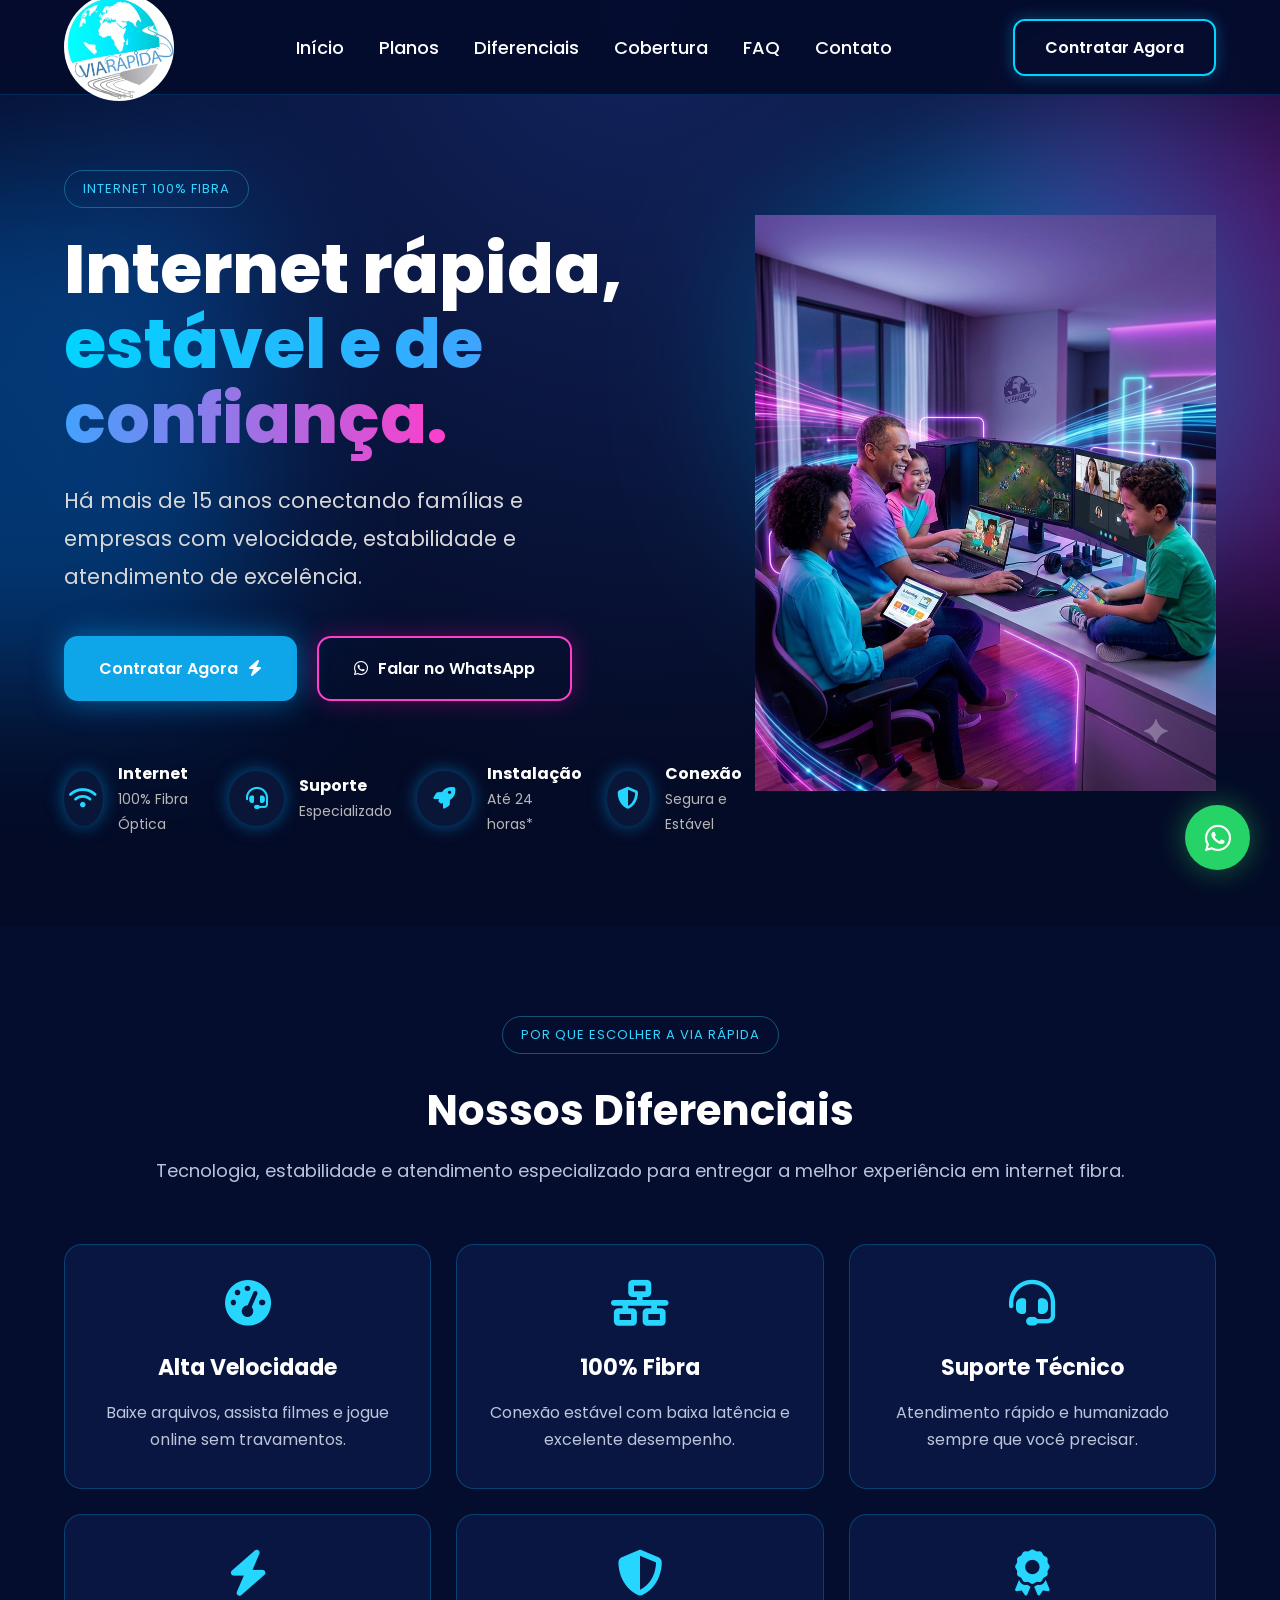
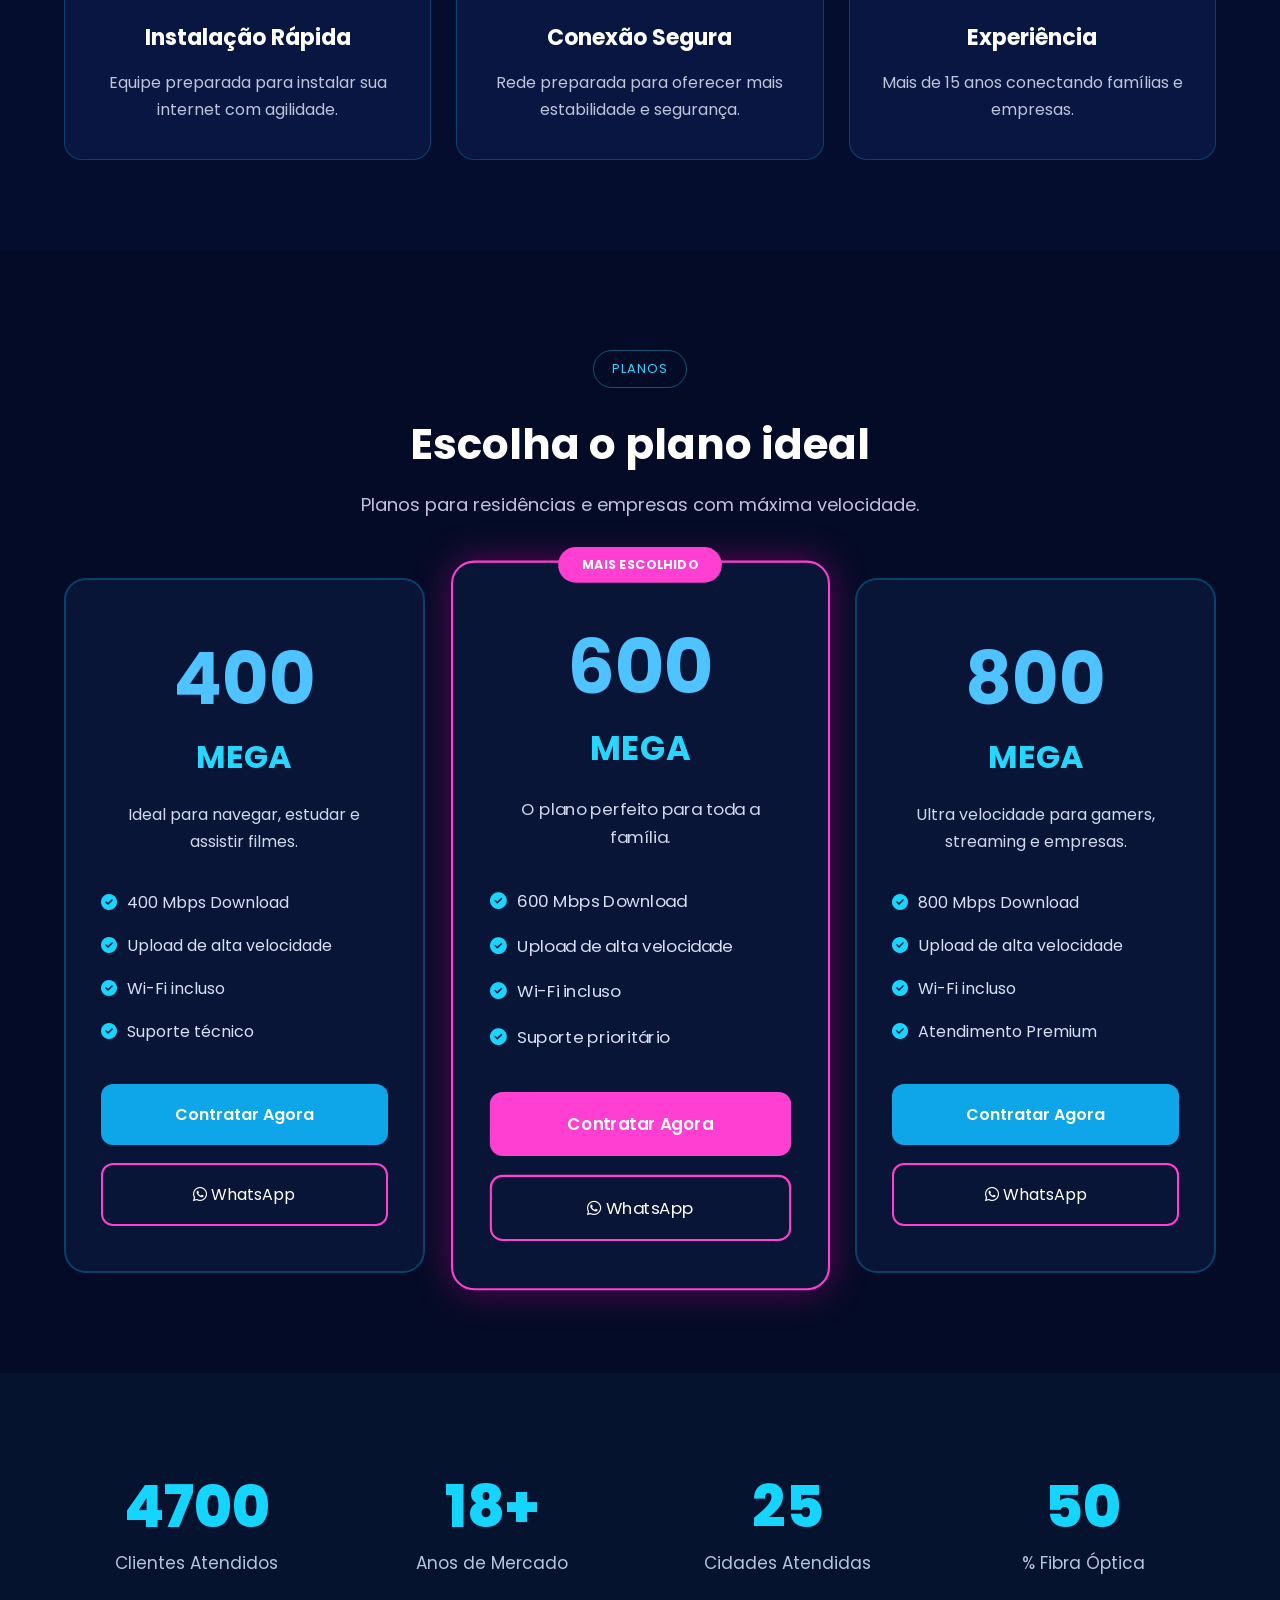
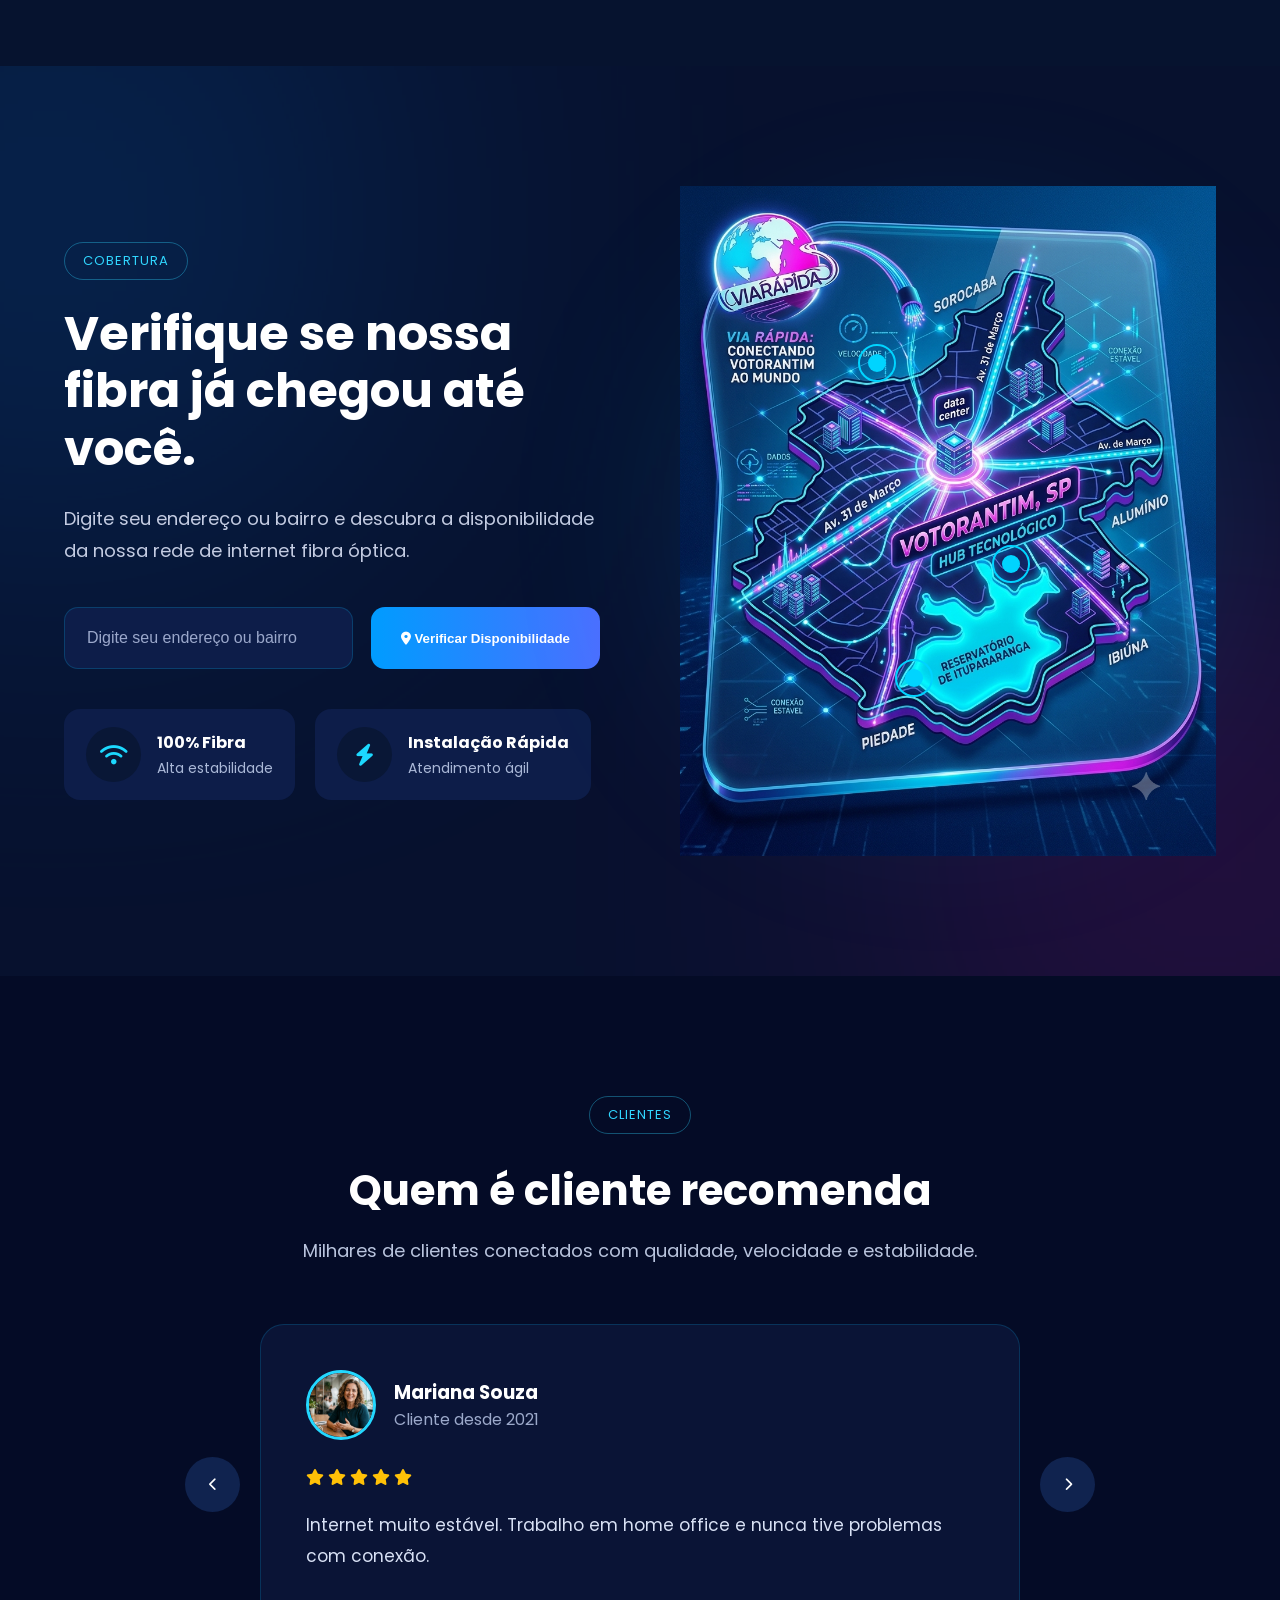
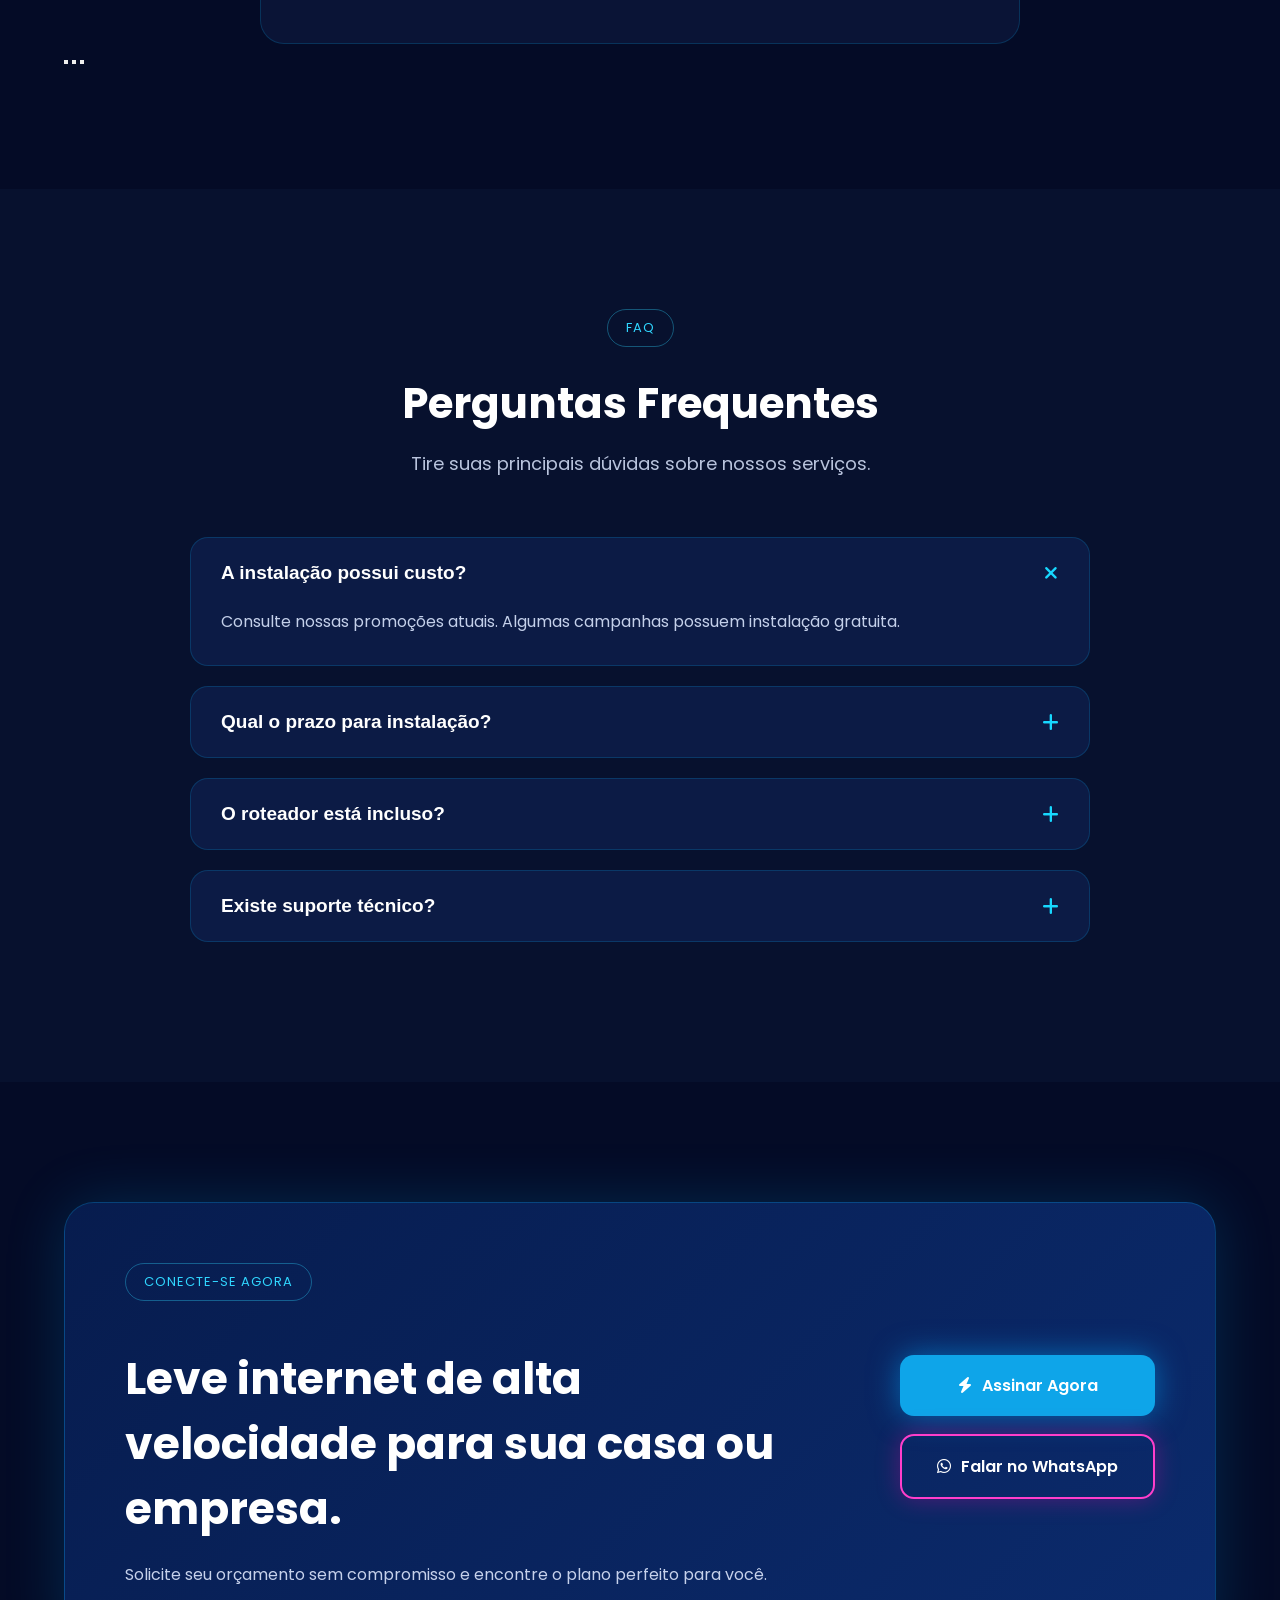
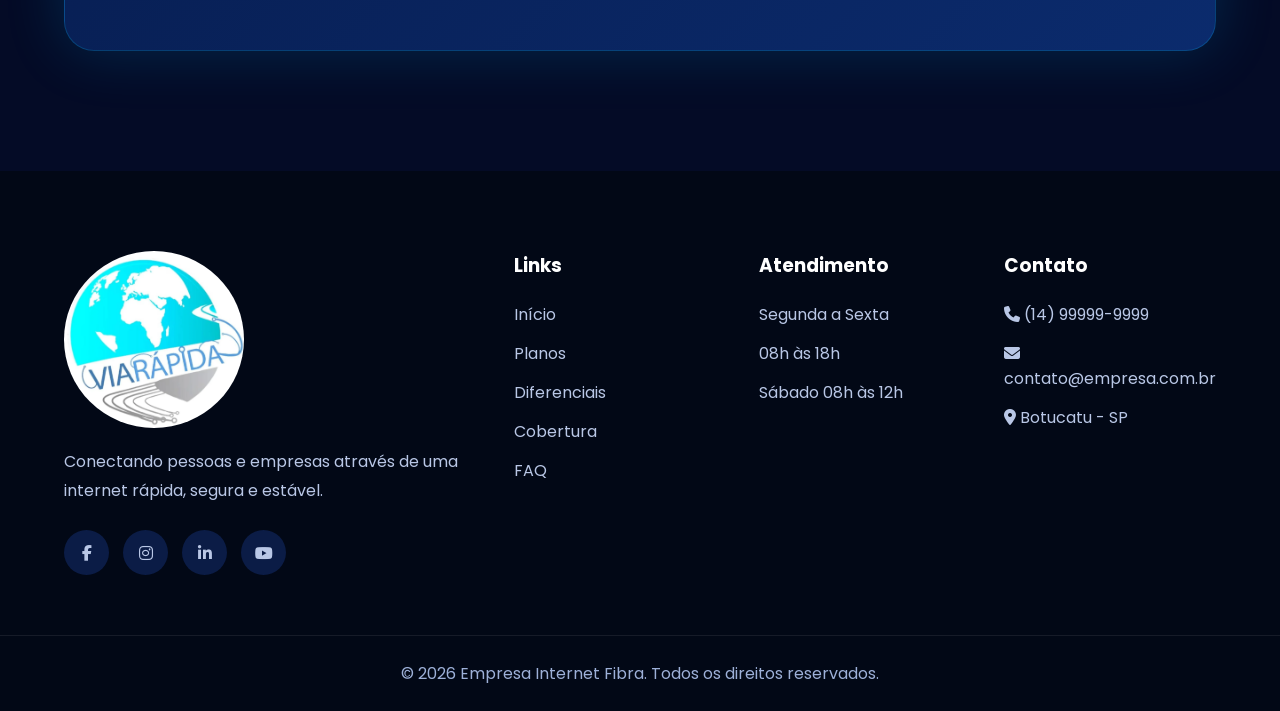
==== index.html @ f76f79a7 "Add files via upload" ====
<!doctype html>
<html lang="pt-BR">
  <head>
    <meta charset="UTF-8" />
    <meta name="viewport" content="width=device-width, initial-scale=1.0" />

    <title>Via Rápida Internet | Fibra Óptica</title>

    <meta
      name="description"
      content="Internet Fibra Óptica de alta velocidade para residências e empresas."
    />

    <meta
      name="keywords"
      content="internet fibra, fibra óptica, internet residencial, internet empresarial, wifi"
    />

    <meta name="author" content="Via Rápida Internet" />

    <meta name="theme-color" content="#07112E" />

    <!-- Open Graph -->

    <meta property="og:title" content="Via Rápida Internet" />

    <meta
      property="og:description"
      content="Internet de alta velocidade para sua casa e empresa."
    />

    <meta property="og:image" content="img/banner.jpg" />

    <meta property="og:type" content="website" />

    <!-- Favicon -->

    <link rel="icon" href="img/favicon.png" />

    <!-- Google Fonts -->

    <link rel="preconnect" href="https://fonts.googleapis.com" />

    <link rel="preconnect" href="https://fonts.gstatic.com" crossorigin />

    <link
      href="https://fonts.googleapis.com/css2?family=Poppins:wght@300;400;500;600;700;800&display=swap"
      rel="stylesheet"
    />

    <!-- Font Awesome -->

    <link
      rel="stylesheet"
      href="https://cdnjs.cloudflare.com/ajax/libs/font-awesome/6.7.1/css/all.min.css"
    />

    <!-- CSS -->

    <link rel="stylesheet" href="css/style.css" />

    <link rel="stylesheet" href="css/responsive.css" />
  </head>

  <body>
    <canvas id="particles"></canvas>

    <!-- =====================================
    HEADER
    ====================================== -->

    <header class="header">
      <div class="container">
        <a href="#inicio" class="logo">
          <img src="img/logo.png" alt="Via Rápida Internet" loading="eager" />
        </a>

        <nav class="navbar">
          <ul>
            <li><a href="#inicio" class="active">Início</a></li>

            <li><a href="#planos">Planos</a></li>

            <li><a href="#diferenciais">Diferenciais</a></li>

            <li><a href="#cobertura">Cobertura</a></li>

            <li><a href="#faq">FAQ</a></li>

            <li><a href="#contato">Contato</a></li>
          </ul>
        </nav>

        <a href="#planos" class="btn-header"> Contratar Agora </a>

        <button class="menu-toggle" aria-label="Abrir Menu">
          <span></span>
          <span></span>
          <span></span>
        </button>
      </div>
    </header>

    <main>
      <!-- =====================================
        HERO
        ====================================== -->

      <section class="hero" id="inicio">
        <div class="light light-left"></div>

        <div class="light light-right"></div>

        <div class="container hero-container">
          <div class="hero-text">
            <span class="section-tag"> INTERNET 100% FIBRA </span>

            <h1>
              Internet rápida,

              <br />

              <span class="gradient"> estável e de confiança. </span>
            </h1>

            <p>
              Há mais de 15 anos conectando famílias e empresas com velocidade,
              estabilidade e atendimento de excelência.
            </p>

            <div class="hero-buttons">
              <a href="#planos" class="btn-primary">
                Contratar Agora

                <i class="fa-solid fa-bolt"></i>
              </a>

              <a
                href="https://wa.me/5500000000000"
                class="btn-whatsapp"
                target="_blank"
                rel="noopener noreferrer"
              >
                <i class="fa-brands fa-whatsapp"></i>

                Falar no WhatsApp
              </a>
            </div>

            <div class="hero-features">
              <div class="feature">
                <i class="fa-solid fa-wifi"></i>

                <div>
                  <h3>Internet</h3>

                  <span>100% Fibra Óptica</span>
                </div>
              </div>

              <div class="feature">
                <i class="fa-solid fa-headset"></i>

                <div>
                  <h3>Suporte</h3>

                  <span>Especializado</span>
                </div>
              </div>

              <div class="feature">
                <i class="fa-solid fa-rocket"></i>

                <div>
                  <h3>Instalação</h3>

                  <span>Até 24 horas*</span>
                </div>
              </div>

              <div class="feature">
                <i class="fa-solid fa-shield-halved"></i>

                <div>
                  <h3>Conexão</h3>

                  <span>Segura e Estável</span>
                </div>
              </div>
            </div>
          </div>

          <div class="hero-image">
            <img
              src="img/familia.png"
              alt="Família utilizando internet Via Rápida"
              loading="eager"
            />
          </div>
        </div>
      </section>
    </main>
  </body>
</html>
        <!-- =====================================
        DIFERENCIAIS
        ====================================== -->

        <section class="benefits" id="diferenciais">

            <div class="container">

                <div class="section-title">

                    <span class="section-tag">
                        POR QUE ESCOLHER A VIA RÁPIDA
                    </span>

                    <h2>Nossos Diferenciais</h2>

                    <p>
                        Tecnologia, estabilidade e atendimento especializado
                        para entregar a melhor experiência em internet fibra.
                    </p>

                </div>

                <div class="benefits-grid">

                    <article class="benefit-card">

                        <i class="fa-solid fa-gauge-high"></i>

                        <h3>Alta Velocidade</h3>

                        <p>
                            Baixe arquivos, assista filmes e jogue online
                            sem travamentos.
                        </p>

                    </article>

                    <article class="benefit-card">

                        <i class="fa-solid fa-network-wired"></i>

                        <h3>100% Fibra</h3>

                        <p>
                            Conexão estável com baixa latência e excelente
                            desempenho.
                        </p>

                    </article>

                    <article class="benefit-card">

                        <i class="fa-solid fa-headset"></i>

                        <h3>Suporte Técnico</h3>

                        <p>
                            Atendimento rápido e humanizado sempre que você precisar.
                        </p>

                    </article>

                    <article class="benefit-card">

                        <i class="fa-solid fa-bolt"></i>

                        <h3>Instalação Rápida</h3>

                        <p>
                            Equipe preparada para instalar sua internet com agilidade.
                        </p>

                    </article>

                    <article class="benefit-card">

                        <i class="fa-solid fa-shield-halved"></i>

                        <h3>Conexão Segura</h3>

                        <p>
                            Rede preparada para oferecer mais estabilidade
                            e segurança.
                        </p>

                    </article>

                    <article class="benefit-card">

                        <i class="fa-solid fa-award"></i>

                        <h3>Experiência</h3>

                        <p>
                            Mais de 15 anos conectando famílias e empresas.
                        </p>

                    </article>

                </div>

            </div>

        </section>

        <!-- =====================================
        PLANOS
        ====================================== -->

        <section class="plans" id="planos">

            <div class="container">

                <div class="section-title">

                    <span class="section-tag">

                        PLANOS

                    </span>

                    <h2>Escolha o plano ideal</h2>

                    <p>

                        Planos para residências e empresas com máxima velocidade.

                    </p>

                </div>

                <div class="plans-grid">

                    <!-- 400 -->

                    <article class="plan-card">

                        <h3>400</h3>

                        <span>MEGA</span>

                        <p class="subtitle">

                            Ideal para navegar, estudar e assistir filmes.

                        </p>

                        <ul>

                            <li><i class="fa-solid fa-circle-check"></i>400 Mbps Download</li>

                            <li><i class="fa-solid fa-circle-check"></i>Upload de alta velocidade</li>

                            <li><i class="fa-solid fa-circle-check"></i>Wi-Fi incluso</li>

                            <li><i class="fa-solid fa-circle-check"></i>Suporte técnico</li>

                        </ul>

                        <a href="#contato" class="plan-button">

                            Contratar Agora

                        </a>

                        <a
                            href="https://wa.me/5500000000000"
                            target="_blank"
                            rel="noopener noreferrer"
                            class="whatsapp-button">

                            <i class="fa-brands fa-whatsapp"></i>

                            WhatsApp

                        </a>

                    </article>

                    <!-- 600 -->

                    <article class="plan-card featured">

                        <div class="badge">

                            MAIS ESCOLHIDO

                        </div>

                        <h3>600</h3>

                        <span>MEGA</span>

                        <p class="subtitle">

                            O plano perfeito para toda a família.

                        </p>

                        <ul>

                            <li><i class="fa-solid fa-circle-check"></i>600 Mbps Download</li>

                            <li><i class="fa-solid fa-circle-check"></i>Upload de alta velocidade</li>

                            <li><i class="fa-solid fa-circle-check"></i>Wi-Fi incluso</li>

                            <li><i class="fa-solid fa-circle-check"></i>Suporte prioritário</li>

                        </ul>

                        <a href="#contato" class="plan-button pink">

                            Contratar Agora

                        </a>

                        <a
                            href="https://wa.me/5500000000000"
                            target="_blank"
                            rel="noopener noreferrer"
                            class="whatsapp-button">

                            <i class="fa-brands fa-whatsapp"></i>

                            WhatsApp

                        </a>

                    </article>

                    <!-- 800 -->

                    <article class="plan-card">

                        <h3>800</h3>

                        <span>MEGA</span>

                        <p class="subtitle">

                            Ultra velocidade para gamers, streaming e empresas.

                        </p>

                        <ul>

                            <li><i class="fa-solid fa-circle-check"></i>800 Mbps Download</li>

                            <li><i class="fa-solid fa-circle-check"></i>Upload de alta velocidade</li>

                            <li><i class="fa-solid fa-circle-check"></i>Wi-Fi incluso</li>

                            <li><i class="fa-solid fa-circle-check"></i>Atendimento Premium</li>

                        </ul>

                        <a href="#contato" class="plan-button">

                            Contratar Agora

                        </a>

                        <a
                            href="https://wa.me/5500000000000"
                            target="_blank"
                            rel="noopener noreferrer"
                            class="whatsapp-button">

                            <i class="fa-brands fa-whatsapp"></i>

                            WhatsApp

                        </a>

                    </article>

                </div>

            </div>

        </section>

        <!-- =====================================
        NÚMEROS
        ====================================== -->

        <section class="numbers">

            <div class="container">

                <div class="numbers-grid">

                    <div class="number-card">

                        <h2 class="counter" data-target="15000">

                            0

                        </h2>

                        <p>Clientes Atendidos</p>

                    </div>

                    <div class="number-card">

                        <h2 class="counter" data-target="18">

                            0

                        </h2>

                        <p>Anos de Mercado</p>

                    </div>

                    <div class="number-card">

                        <h2 class="counter" data-target="42">

                            0

                        </h2>

                        <p>Cidades Atendidas</p>

                    </div>

                    <div class="number-card">

                        <h2 class="counter" data-target="100">

                            0

                        </h2>

                        <p>% Fibra Óptica</p>

                    </div>

                </div>

            </div>

        </section>
                <!-- =====================================
        COBERTURA
        ====================================== -->

        <section class="coverage" id="cobertura">

            <div class="container coverage-container">

                <div class="coverage-content">

                    <span class="section-tag">
                        COBERTURA
                    </span>

                    <h2>
                        Verifique se nossa fibra já chegou até você.
                    </h2>

                    <p>
                        Digite seu endereço ou bairro e descubra
                        a disponibilidade da nossa rede de internet fibra óptica.
                    </p>


                    <form class="coverage-form">

                        <input
                            type="text"
                            placeholder="Digite seu endereço ou bairro"
                            aria-label="Endereço para consulta">


                        <button type="submit">

                            <i class="fa-solid fa-location-dot"></i>

                            Verificar Disponibilidade

                        </button>


                    </form>


                    <div class="coverage-info">


                        <div class="info-box">

                            <i class="fa-solid fa-wifi"></i>

                            <div>

                                <strong>
                                    100% Fibra
                                </strong>

                                <span>
                                    Alta estabilidade
                                </span>

                            </div>

                        </div>



                        <div class="info-box">

                            <i class="fa-solid fa-bolt"></i>

                            <div>

                                <strong>
                                    Instalação Rápida
                                </strong>

                                <span>
                                    Atendimento ágil
                                </span>

                            </div>

                        </div>


                    </div>


                </div>



                <div class="coverage-map">


                    <div class="map-glow"></div>


                    <img
                        src="img/votorantim.png"
                        alt="Mapa de cobertura da internet"
                        loading="lazy">


                    <div class="pulse pulse-1"></div>

                    <div class="pulse pulse-2"></div>

                    <div class="pulse pulse-3"></div>


                </div>


            </div>


        </section>



        <!-- =====================================
        DEPOIMENTOS
        ====================================== -->


        <section class="testimonials" id="depoimentos">


            <div class="container">


                <div class="section-title">


                    <span class="section-tag">

                        CLIENTES

                    </span>


                    <h2>

                        Quem é cliente recomenda

                    </h2>


                    <p>

                        Milhares de clientes conectados com qualidade,
                        velocidade e estabilidade.

                    </p>


                </div>



                <div class="testimonial-slider">


                    <button
                        class="slider-arrow prev"
                        aria-label="Anterior">

                        <i class="fa-solid fa-chevron-left"></i>

                    </button>



                    <div class="testimonial-track">



                        <article class="testimonial-card active">


                            <div class="client">


                                <img
                                    src="img/clientes/cliente-1.png"
                                    alt="Cliente Mariana"
                                    loading="lazy">


                                <div>


                                    <h3>

                                        Mariana Souza

                                    </h3>


                                    <span>

                                        Cliente desde 2021

                                    </span>


                                </div>


                            </div>



                            <div class="stars">

                                <i class="fa-solid fa-star"></i>

                                <i class="fa-solid fa-star"></i>

                                <i class="fa-solid fa-star"></i>

                                <i class="fa-solid fa-star"></i>

                                <i class="fa-solid fa-star"></i>

                            </div>



                            <p>

                                Internet muito estável.
                                Trabalho em home office e nunca tive problemas
                                com conexão.

                            </p>


                        </article>




                        <article class="testimonial-card">


                            <div class="client">


                                <img
                                    src="img/clientes/cliente-2.png"
                                    alt="Cliente Carlos"
                                    loading="lazy">



                                <div>


                                    <h3>

                                        Carlos Henrique

                                    </h3>


                                    <span>

                                        Cliente residencial

                                    </span>


                                </div>


                            </div>




                            <div class="stars">


                                <i class="fa-solid fa-star"></i>

                                <i class="fa-solid fa-star"></i>

                                <i class="fa-solid fa-star"></i>

                                <i class="fa-solid fa-star"></i>

                                <i class="fa-solid fa-star"></i>


                            </div>




                            <p>

                                Atendimento excelente.
                                A instalação foi rápida e profissional.

                            </p>



                        </article>





                        <article class="testimonial-card">


                            <div class="client">


                                <img
                                    src="img/clientes/cliente-3.png"
                                    alt="Cliente Fernanda"
                                    loading="lazy">



                                <div>


                                    <h3>

                                        Fernanda Lima

                                    </h3>


                                    <span>

                                        Plano 800 Mega

                                    </span>


                                </div>


                            </div>




                            <div class="stars">


                                <i class="fa-solid fa-star"></i>

                                <i class="fa-solid fa-star"></i>

                                <i class="fa-solid fa-star"></i>

                                <i class="fa-solid fa-star"></i>

                                <i class="fa-solid fa-star"></i>


                            </div>




                            <p>

                                Consigo trabalhar, assistir e jogar
                                sem nenhuma queda de velocidade.

                            </p>



                        </article>




                    </div>




                    <button
                        class="slider-arrow next"
                        aria-label="Próximo">


                        <i class="fa-solid fa-chevron-right"></i>


                    </button>



                </div>



                <div class="slider-dots">


                    <button class="dot active"></button>

                    <button class="dot"></button>

                    <button class="dot"></button>


                </div>



            </div>


        </section>





        <!-- =====================================
        FAQ
        ====================================== -->


        <section class="faq" id="faq">


            <div class="container">



                <div class="section-title">


                    <span class="section-tag">

                        FAQ

                    </span>



                    <h2>

                        Perguntas Frequentes

                    </h2>



                    <p>

                        Tire suas principais dúvidas sobre nossos serviços.

                    </p>



                </div>




                <div class="faq-list">




                    <div class="faq-item active">


                        <button class="faq-question">


                            <span>

                                A instalação possui custo?

                            </span>


                            <i class="fa-solid fa-plus"></i>


                        </button>



                        <div class="faq-answer">


                            <p>

                                Consulte nossas promoções atuais.
                                Algumas campanhas possuem instalação gratuita.

                            </p>


                        </div>



                    </div>





                    <div class="faq-item">


                        <button class="faq-question">


                            <span>

                                Qual o prazo para instalação?

                            </span>


                            <i class="fa-solid fa-plus"></i>


                        </button>



                        <div class="faq-answer">


                            <p>

                                Após a contratação, nossa equipe agenda
                                a instalação conforme disponibilidade da região.

                            </p>


                        </div>


                    </div>





                    <div class="faq-item">


                        <button class="faq-question">


                            <span>

                                O roteador está incluso?

                            </span>


                            <i class="fa-solid fa-plus"></i>


                        </button>



                        <div class="faq-answer">


                            <p>

                                Sim. Consulte o plano escolhido para verificar
                                os equipamentos disponíveis.

                            </p>


                        </div>


                    </div>





                    <div class="faq-item">


                        <button class="faq-question">


                            <span>

                                Existe suporte técnico?

                            </span>


                            <i class="fa-solid fa-plus"></i>


                        </button>



                        <div class="faq-answer">


                            <p>

                                Nossa equipe está preparada para auxiliar
                                por WhatsApp e canais oficiais.

                            </p>


                        </div>


                    </div>



                </div>



            </div>



        </section>
                <!-- =====================================
        CTA FINAL
        ====================================== -->

        <section class="cta" id="contato">

            <div class="container">

                <div class="cta-box">


                    <div class="cta-content">


                        <span class="section-tag">

                            CONECTE-SE AGORA

                        </span>



                        <h2>

                            Leve internet de alta velocidade
                            para sua casa ou empresa.

                        </h2>



                        <p>

                            Solicite seu orçamento sem compromisso
                            e encontre o plano perfeito para você.

                        </p>


                    </div>




                    <div class="cta-buttons">


                        <a
                            href="#planos"
                            class="btn-primary">


                            <i class="fa-solid fa-bolt"></i>


                            Assinar Agora


                        </a>





                        <a
                            href="https://wa.me/5500000000000"
                            class="btn-whatsapp"
                            target="_blank"
                            rel="noopener noreferrer">


                            <i class="fa-brands fa-whatsapp"></i>


                            Falar no WhatsApp


                        </a>



                    </div>



                </div>


            </div>


        </section>


    </main>




    <!-- =====================================
    FOOTER
    ====================================== -->


    <footer class="footer">


        <div class="container footer-grid">



            <div class="footer-brand">


                <img
                    src="img/logo.png"
                    alt="Via Rápida Internet"
                    class="footer-logo"
                    loading="lazy">



                <p>

                    Conectando pessoas e empresas através
                    de uma internet rápida, segura e estável.

                </p>




                <div class="social">


                    <a href="#" aria-label="Facebook">

                        <i class="fa-brands fa-facebook-f"></i>

                    </a>


                    <a href="#" aria-label="Instagram">

                        <i class="fa-brands fa-instagram"></i>

                    </a>


                    <a href="#" aria-label="LinkedIn">

                        <i class="fa-brands fa-linkedin-in"></i>

                    </a>


                    <a href="#" aria-label="Youtube">

                        <i class="fa-brands fa-youtube"></i>

                    </a>


                </div>



            </div>





            <div class="footer-column">


                <h3>

                    Links

                </h3>



                <ul>


                    <li>
                        <a href="#inicio">
                            Início
                        </a>
                    </li>


                    <li>
                        <a href="#planos">
                            Planos
                        </a>
                    </li>


                    <li>
                        <a href="#diferenciais">
                            Diferenciais
                        </a>
                    </li>


                    <li>
                        <a href="#cobertura">
                            Cobertura
                        </a>
                    </li>


                    <li>
                        <a href="#faq">
                            FAQ
                        </a>
                    </li>


                </ul>


            </div>





            <div class="footer-column">


                <h3>

                    Atendimento

                </h3>



                <ul>


                    <li>

                        Segunda a Sexta

                    </li>


                    <li>

                        08h às 18h

                    </li>


                    <li>

                        Sábado 08h às 12h

                    </li>


                </ul>


            </div>





            <div class="footer-column">


                <h3>

                    Contato

                </h3>



                <ul>


                    <li>

                        <i class="fa-solid fa-phone"></i>

                        (14) 99999-9999

                    </li>



                    <li>

                        <i class="fa-solid fa-envelope"></i>

                        contato@empresa.com.br

                    </li>



                    <li>

                        <i class="fa-solid fa-location-dot"></i>

                        Botucatu - SP

                    </li>



                </ul>



            </div>



        </div>




        <div class="footer-bottom">


            © 2026 Via Rápida Internet.
            Todos os direitos reservados.


        </div>



    </footer>





    <!-- =====================================
    WHATSAPP FLUTUANTE
    ====================================== -->


    <a
        href="https://wa.me/5500000000000"
        class="floating-whatsapp"
        target="_blank"
        rel="noopener noreferrer"
        aria-label="WhatsApp">


        <i class="fa-brands fa-whatsapp"></i>


    </a>





    <!-- =====================================
    VOLTAR AO TOPO
    ====================================== -->


    <button
        class="back-top"
        aria-label="Voltar ao topo">


        <i class="fa-solid fa-arrow-up"></i>


    </button>





    <!-- JAVASCRIPT -->


    <script src="js/script.js"></script>


</body>


</html>
---- css/style.css ----
/*================================================
RESET
================================================*/

* {
  margin: 0;
  padding: 0;
  box-sizing: border-box;
}

html {
  scroll-behavior: smooth;
}

body {
  font-family: "Poppins", sans-serif;
  background: #040b26;
  color: #ffffff;
  overflow-x: hidden;
}

a {
  text-decoration: none;
  color: inherit;
}

ul {
  list-style: none;
}

img {
  max-width: 100%;
  display: block;
}

/*================================================
VARIÁVEIS
================================================*/

:root {
  --bg-dark: #040b26;
  --bg-card: #081536;
  --bg-light: #07112e;

  --blue: #00d4ff;
  --blue-light: #38bdf8;

  --purple: #ff3ecb;
  --green: #25d366;

  --text: #ffffff;
  --text-light: #b9c4dd;

  --border: rgba(0, 200, 255, 0.25);
}

/*================================================
CONTAINER
================================================*/

.container {
  width: 90%;
  max-width: 1300px;
  margin: auto;
}

/*================================================
HEADER
================================================*/

.header {
  position: fixed;

  top: 0;
  left: 0;

  width: 100%;

  height: 95px;

  z-index: 999;

  background: rgba(5, 12, 45, 0.95);

  backdrop-filter: blur(12px);

  border-bottom: 1px solid rgba(0, 162, 255, 0.2);
}

.header .container {
  height: 100%;

  display: flex;

  align-items: center;

  justify-content: space-between;
}

/*================================================
LOGO
================================================*/

.logo img {
  width: 110px;

  border-radius: 50%;
}

/*================================================
MENU DESKTOP
================================================*/

.menu ul {
  display: flex;
  align-items: center;
  justify-content: center;
  gap: 35px;

  list-style: none;
  margin: 0;
  padding: 0;
}
nav ul {
  display: flex;
  align-items: center;
  justify-content: center;
  gap: 35px;

  list-style: none;
  margin: 0;
  padding: 0;
}

nav ul li {
  display: inline-block;
}

nav ul li a {
  color: #fff;
  text-decoration: none;
  font-size: 18px;
  font-weight: 500;
  transition: 0.3s;
}

nav ul li a:hover {
  color: #00d9ff;
}
menu ul li a:hover {
  color: #00d9ff;
}

/*================================================
BOTÃO HEADER
================================================*/

.btn-header {
  padding: 14px 30px;

  border-radius: 12px;

  border: 2px solid var(--blue);

  color: #fff;

  font-weight: 600;

  transition: 0.35s;

  box-shadow: 0 0 15px rgba(0, 183, 255, 0.35);
}

.btn-header:hover {
  background: #0ea5e9;

  box-shadow: 0 0 30px var(--blue);
}

/*================================================
MENU MOBILE
================================================*/

.menu-toggle {
  display: none;

  width: 48px;

  height: 48px;

  background: none;

  border: none;

  cursor: pointer;

  z-index: 1001;
}

.menu-toggle span {
  display: block;

  width: 28px;

  height: 3px;

  margin: 6px auto;

  background: #fff;

  border-radius: 10px;

  transition: 0.35s;
}

.menu-toggle.active span:nth-child(1) {
  transform: translateY(9px) rotate(45deg);
}

.menu-toggle.active span:nth-child(2) {
  opacity: 0;
}

.menu-toggle.active span:nth-child(3) {
  transform: translateY(-9px) rotate(-45deg);
}

/*================================================
BOTÕES GERAIS
================================================*/

.btn-primary,
.btn-whatsapp {
  display: inline-flex;

  align-items: center;

  justify-content: center;

  gap: 10px;

  padding: 18px 35px;

  border-radius: 14px;

  font-weight: 600;

  transition: 0.35s;
}

.btn-primary {
  background: #0ea5e9;

  color: #fff;

  box-shadow: 0 0 30px rgba(0, 170, 255, 0.5);
}

.btn-primary:hover {
  transform: translateY(-5px);

  box-shadow: 0 0 40px var(--blue);
}

.btn-whatsapp {
  border: 2px solid var(--purple);

  color: #fff;

  box-shadow: 0 0 25px rgba(255, 0, 170, 0.3);
}

.btn-whatsapp:hover {
  background: var(--purple);
}

/*================================================
RESPONSIVO HEADER
================================================*/

@media (max-width: 992px) {
  .header {
    height: 90px;
  }

  .menu-toggle {
    display: block;
  }

  .menu {
    position: fixed;

    top: 90px;

    right: -100%;

    width: 320px;

    height: calc(100vh - 90px);

    background: #07112e;

    display: flex;

    align-items: center;

    justify-content: center;

    transition: 0.4s;

    box-shadow: -15px 0 50px rgba(0, 0, 0, 0.4);
  }

  .menu.active {
    right: 0;
  }

  .menu ul {
    flex-direction: column;

    gap: 35px;
  }

  .btn-header {
    display: none;
  }
}
/*================================================
HERO
================================================*/

.hero {
  position: relative;

  overflow: hidden;

  padding-top: 170px;

  padding-bottom: 90px;

  background: radial-gradient(circle at top, #12245f 0%, #040b26 70%);
}

.hero-container {
  display: flex;

  align-items: center;

  justify-content: space-between;

  gap: 60px;

  position: relative;

  z-index: 2;
}

.hero-text {
  width: 50%;
}

.hero-text h1 {
  font-size: 68px;

  line-height: 1.1;

  font-weight: 800;
}

.gradient {
  background: linear-gradient(90deg, #00d4ff, #3aa7ff, #ff3ecb);

  -webkit-background-clip: text;

  -webkit-text-fill-color: transparent;
}

.hero-text p {
  margin-top: 25px;

  color: #d7d7d7;

  font-size: 21px;

  line-height: 1.8;

  max-width: 520px;
}

.hero-buttons {
  display: flex;

  gap: 20px;

  margin-top: 40px;

  flex-wrap: wrap;
}

.hero-image {
  width: 40%;
}

.hero-image img {
  width: 100%;

  animation: float 5s ease-in-out infinite;
}

@keyframes float {
  0%,
  100% {
    transform: translateY(0);
  }

  50% {
    transform: translateY(-15px);
  }
}

/*================================================
CARACTERÍSTICAS HERO
================================================*/

.hero-features {
  display: grid;

  grid-template-columns: repeat(4, 1fr);

  gap: 25px;

  margin-top: 60px;
}

.feature {
  display: flex;

  align-items: center;

  gap: 15px;
}

.feature i {
  width: 55px;

  height: 55px;

  border-radius: 50%;

  display: flex;

  align-items: center;

  justify-content: center;

  background: #091638;

  color: #24d5ff;

  font-size: 22px;

  box-shadow: 0 0 18px rgba(0, 170, 255, 0.5);
}

.feature h3 {
  font-size: 16px;
}

.feature span {
  color: #b7b7b7;

  font-size: 14px;
}

/*================================================
EFEITOS DE LUZ
================================================*/

.light {
  position: absolute;

  filter: blur(80px);
}

.light-left {
  width: 500px;

  height: 500px;

  background: #0088ff;

  left: -250px;

  top: 180px;

  opacity: 0.35;
}

.light-right {
  width: 500px;

  height: 500px;

  background: #ff00cc;

  right: -250px;

  top: 100px;

  opacity: 0.3;
}

.hero::after {
  content: "";

  position: absolute;

  right: -200px;

  top: 120px;

  width: 900px;

  height: 500px;

  background: radial-gradient(circle, rgba(0, 180, 255, 0.6), transparent 70%);

  transform: rotate(-20deg);

  filter: blur(50px);
}

/*================================================
TÍTULOS DAS SEÇÕES
================================================*/

.section-title {
  text-align: center;

  margin-bottom: 60px;
}

.section-title h2 {
  font-size: 42px;

  margin-bottom: 15px;
}

.section-title p {
  color: #b9c4dd;

  font-size: 18px;
}

/*================================================
BENEFÍCIOS
================================================*/

.benefits {
  padding: 90px 0;

  background: #050d2e;
}

.benefits-grid {
  display: grid;

  grid-template-columns: repeat(3, 1fr);

  gap: 25px;
}

.benefit-card {
  position: relative;

  background: rgba(11, 25, 70, 0.8);

  border: 1px solid var(--border);

  border-radius: 18px;

  padding: 35px 25px;

  text-align: center;

  overflow: hidden;

  transition: 0.35s;
}

.benefit-card:hover {
  transform: translateY(-10px);

  border-color: var(--blue);

  box-shadow: 0 0 30px rgba(0, 200, 255, 0.35);
}

.benefit-card i {
  font-size: 46px;

  color: #27d6ff;

  margin-bottom: 25px;
}

.benefit-card h3 {
  font-size: 22px;

  margin-bottom: 15px;
}

.benefit-card p {
  color: #bcc5da;

  line-height: 1.7;
}

/*================================================
PLANOS
================================================*/

.plans {
  padding: 100px 0;

  background: #040b26;
}

.plans-grid {
  display: grid;

  grid-template-columns: repeat(3, 1fr);

  gap: 35px;
}

.plan-card {
  position: relative;

  background: #081536;

  border: 2px solid rgba(0, 200, 255, 0.25);

  border-radius: 22px;

  padding: 45px 35px;

  text-align: center;

  transition: 0.4s;
}

.plan-card:hover {
  transform: translateY(-12px);

  box-shadow: 0 0 30px rgba(0, 200, 255, 0.4);
}

.plan-card h3 {
  font-size: 72px;

  color: #4fc3ff;
}

.plan-card span {
  display: block;

  font-size: 32px;

  color: #27d6ff;

  font-weight: 700;

  margin-bottom: 20px;
}

.subtitle {
  color: #d0d8ea;

  line-height: 1.7;

  margin-bottom: 35px;
}

.plan-card ul {
  text-align: left;

  margin-bottom: 40px;
}

.plan-card li {
  margin: 18px 0;

  color: #d8dff2;
}

.plan-card li i {
  color: #18d5ff;

  margin-right: 10px;
}

.plan-button {
  display: block;

  padding: 18px;

  border-radius: 12px;

  background: #0ea5e9;

  color: #fff;

  font-weight: 600;

  margin-bottom: 18px;
}

.whatsapp-button {
  display: block;

  padding: 17px;

  border: 2px solid #ff3ed2;

  border-radius: 12px;

  color: #fff;

  transition: 0.35s;
}

.whatsapp-button:hover {
  background: #ff3ed2;
}

.featured {
  border-color: #ff3ed2;

  transform: scale(1.05);

  box-shadow: 0 0 35px rgba(255, 0, 170, 0.35);
}

.featured:hover {
  transform: scale(1.08);
}

.badge {
  position: absolute;

  top: -15px;

  left: 50%;

  transform: translateX(-50%);

  background: #ff3ed2;

  padding: 8px 22px;

  border-radius: 30px;

  font-size: 12px;

  font-weight: 700;
}

.pink {
  background: #ff3ed2;
}
/*================================================
NÚMEROS
================================================*/

.numbers {
  padding: 90px 0;

  background: #06132f;
}

.numbers-grid {
  display: grid;

  grid-template-columns: repeat(4, 1fr);

  gap: 30px;

  text-align: center;
}

.counter {
  font-size: 58px;

  color: #15d5ff;

  font-weight: 800;
}

.numbers p {
  color: #b7c4df;

  font-size: 17px;
}

/*================================================
COBERTURA
================================================*/

.coverage {
  position: relative;

  overflow: hidden;

  padding: 120px 0;

  background: #07112e;
}

.coverage::before {
  content: "";

  position: absolute;

  width: 600px;

  height: 600px;

  left: -250px;

  top: -150px;

  background: #008cff;

  filter: blur(180px);

  opacity: 0.18;
}

.coverage::after {
  content: "";

  position: absolute;

  width: 500px;

  height: 500px;

  right: -180px;

  bottom: -120px;

  background: #ff00b7;

  filter: blur(180px);

  opacity: 0.18;
}

.coverage-container {
  display: flex;

  align-items: center;

  justify-content: space-between;

  gap: 80px;

  position: relative;

  z-index: 2;
}

.coverage-content {
  flex: 1;
}

.section-tag {
  display: inline-block;

  padding: 8px 18px;

  border-radius: 30px;

  color: #30d6ff;

  border: 1px solid rgba(48, 214, 255, 0.35);

  margin-bottom: 25px;

  letter-spacing: 1px;

  font-size: 13px;
}

.coverage-content h2 {
  font-size: 48px;

  line-height: 1.2;

  margin-bottom: 25px;
}

.coverage-content p {
  color: #c4cce2;

  font-size: 18px;

  line-height: 1.8;

  max-width: 550px;

  margin-bottom: 40px;
}

.coverage-form {
  display: flex;

  gap: 18px;

  margin-bottom: 40px;
}

.coverage-form input {
  flex: 1;

  height: 62px;

  border: none;

  outline: none;

  border-radius: 14px;

  padding: 0 22px;

  font-size: 16px;

  color: #fff;

  background: #0d1d49;

  border: 1px solid rgba(0, 200, 255, 0.2);
}

.coverage-form input::placeholder {
  color: #9ba8cb;
}

.coverage-form button {
  padding: 0 30px;

  border: none;

  border-radius: 14px;

  cursor: pointer;

  color: #fff;

  background: linear-gradient(90deg, #009cff, #4b6fff);

  font-weight: 600;

  transition: 0.35s;
}

.coverage-form button:hover {
  transform: translateY(-3px);
}

.coverage-info {
  display: flex;

  gap: 20px;
}

.info-box {
  display: flex;

  align-items: center;

  gap: 16px;

  background: #0d1d49;

  padding: 18px 22px;

  border-radius: 16px;
}

.info-box i {
  width: 55px;

  height: 55px;

  border-radius: 50%;

  display: flex;

  align-items: center;

  justify-content: center;

  background: #091736;

  color: #1cd9ff;

  font-size: 22px;
}

.info-box strong {
  display: block;
}

.info-box span {
  color: #aab8d7;

  font-size: 14px;
}

/*================================================
MAPA
================================================*/

.coverage-map {
  flex: 1;

  display: flex;

  justify-content: center;

  align-items: center;

  position: relative;
}

.coverage-map img {
  width: 100%;

  max-width: 550px;

  position: relative;

  z-index: 2;
}

.map-glow {
  position: absolute;

  width: 420px;

  height: 420px;

  border-radius: 50%;

  background: #00bfff;

  filter: blur(120px);

  opacity: 0.25;
}

.pulse {
  position: absolute;

  width: 18px;

  height: 18px;

  border-radius: 50%;

  background: #00d4ff;

  animation: pulse 2.5s infinite;

  z-index: 3;
}

.pulse::after {
  content: "";

  position: absolute;

  inset: -10px;

  border: 2px solid #00d4ff;

  border-radius: 50%;

  animation: ring 2.5s infinite;
}

.pulse-1 {
  top: 25%;

  left: 35%;
}

.pulse-2 {
  top: 55%;

  left: 60%;

  animation-delay: 0.7s;
}

.pulse-3 {
  top: 72%;

  left: 42%;

  animation-delay: 1.3s;
}

/*================================================
DEPOIMENTOS
================================================*/

.testimonials {
  padding: 120px 0;

  background: #040b26;
}

.testimonial-slider {
  display: flex;

  align-items: center;

  justify-content: center;

  margin-top: 60px;
}

.testimonial-track {
  width: 100%;

  max-width: 760px;

  min-height: 320px;

  position: relative;
}

.testimonial-card {
  position: absolute;

  inset: 0;

  opacity: 0;

  visibility: hidden;

  transform: translateX(60px);

  transition: 0.6s;

  background: rgba(12, 23, 58, 0.85);

  border: 1px solid rgba(0, 190, 255, 0.18);

  border-radius: 24px;

  padding: 45px;
}

.testimonial-card.active {
  opacity: 1;

  visibility: visible;

  transform: none;
}

.client {
  display: flex;

  align-items: center;

  gap: 18px;

  margin-bottom: 25px;
}

.client img {
  width: 70px;

  height: 70px;

  object-fit: cover;

  border-radius: 50%;

  border: 3px solid #23d8ff;
}

.client span {
  color: #9ca9ca;
}

.stars {
  color: #ffc107;

  margin-bottom: 20px;
}

.testimonial-card p {
  color: #d8e1f5;

  line-height: 1.8;

  font-size: 17px;
}

.slider-arrow {
  width: 55px;

  height: 55px;

  border: none;

  border-radius: 50%;

  cursor: pointer;

  margin: 0 20px;

  color: #fff;

  background: #10234f;
}

.slider-arrow:hover {
  background: #0ea5e9;
}

/*================================================
FAQ
================================================*/

.faq {
  padding: 120px 0;

  background: #07112e;
}

.faq-list {
  max-width: 900px;

  margin: 60px auto 0;
}

.faq-item {
  background: #0c1b45;

  border: 1px solid rgba(0, 190, 255, 0.18);

  border-radius: 18px;

  margin-bottom: 20px;

  overflow: hidden;
}

.faq-question {
  width: 100%;

  padding: 24px 30px;

  display: flex;

  justify-content: space-between;

  align-items: center;

  background: none;

  border: none;

  cursor: pointer;

  color: #fff;

  font-size: 19px;

  font-weight: 600;
}

.faq-question i {
  color: #17d8ff;

  transition: 0.35s;
}

.faq-item.active .faq-question i {
  transform: rotate(45deg);
}

.faq-answer {
  max-height: 0;

  overflow: hidden;

  transition: 0.45s ease;
}

.faq-answer p {
  padding: 0 30px 28px;

  color: #c4d0ea;

  line-height: 1.8;
}

/*================================================
ANIMAÇÕES
================================================*/

@keyframes pulse {
  0%,
  100% {
    transform: scale(1);
  }

  50% {
    transform: scale(1.35);
  }
}

@keyframes ring {
  0% {
    transform: scale(0.5);

    opacity: 1;
  }

  100% {
    transform: scale(2.5);

    opacity: 0;
  }
}
/*================================================
CTA FINAL
================================================*/

.cta {
  padding: 120px 0;

  background: #040b26;
}

.cta-box {
  display: flex;

  align-items: center;

  justify-content: space-between;

  gap: 50px;

  padding: 60px;

  border-radius: 30px;

  background: linear-gradient(135deg, #071c4e, #0b2b6d);

  border: 1px solid rgba(0, 200, 255, 0.2);

  box-shadow: 0 0 60px rgba(0, 170, 255, 0.18);
}

.cta-content {
  max-width: 700px;
}

.cta-content h2 {
  font-size: 44px;

  margin: 20px 0;
}

.cta-content p {
  color: #c6d1eb;

  line-height: 1.8;
}

.cta-buttons {
  display: flex;

  flex-direction: column;

  gap: 18px;
}

/*================================================
FOOTER
================================================*/

.footer {
  background: #020816;

  padding-top: 80px;
}

.footer-grid {
  display: grid;

  grid-template-columns: 2fr 1fr 1fr 1fr;

  gap: 40px;
}

.footer-logo {
  width: 180px;

  border-radius: 50%;

  margin-bottom: 20px;
}

.footer p {
  color: #b9c7e6;

  line-height: 1.8;
}

.footer h3 {
  margin-bottom: 22px;
}

.footer li {
  margin-bottom: 14px;

  color: #b9c7e6;
}

.footer a {
  color: #b9c7e6;

  transition: 0.3s;
}

.footer a:hover {
  color: #21d6ff;
}

.social {
  display: flex;

  gap: 14px;

  margin-top: 25px;
}

.social a {
  width: 45px;

  height: 45px;

  display: flex;

  align-items: center;

  justify-content: center;

  border-radius: 50%;

  background: #0b1c46;

  transition: 0.3s;
}

.social a:hover {
  transform: translateY(-5px);

  background: #0ea5e9;
}

.footer-bottom {
  margin-top: 60px;

  padding: 25px;

  text-align: center;

  border-top: 1px solid rgba(255, 255, 255, 0.08);

  color: #9db0d8;
}

/*================================================
BOTÕES FLUTUANTES
================================================*/

.floating-whatsapp {
  position: fixed;

  right: 30px;

  bottom: 30px;

  width: 65px;

  height: 65px;

  border-radius: 50%;

  background: #25d366;

  color: #fff;

  display: flex;

  align-items: center;

  justify-content: center;

  font-size: 30px;

  z-index: 999;

  box-shadow: 0 0 30px rgba(37, 211, 102, 0.45);

  transition: 0.3s;
}

.floating-whatsapp:hover {
  transform: scale(1.1);
}

.back-top {
  position: fixed;

  right: 30px;

  bottom: 115px;

  width: 55px;

  height: 55px;

  border: none;

  border-radius: 50%;

  cursor: pointer;

  color: #fff;

  background: #0ea5e9;

  opacity: 0;

  visibility: hidden;

  transition: 0.35s;
}

.back-top.show {
  opacity: 1;

  visibility: visible;
}

/*================================================
SCROLL REVEAL
================================================*/

.reveal {
  opacity: 0;

  transform: translateY(60px);

  transition: 0.8s;
}

.reveal.visible {
  opacity: 1;

  transform: none;
}

/*================================================
PARTÍCULAS
================================================*/

#particles {
  position: fixed;

  inset: 0;

  width: 100%;

  height: 100%;

  pointer-events: none;

  z-index: -1;
}

/*================================================
RESPONSIVIDADE TABLET
================================================*/

@media (max-width: 1100px) {
  .hero-container {
    flex-direction: column;
  }

  .hero-text,
  .hero-image {
    width: 100%;

    text-align: center;
  }

  .hero-text p {
    margin-left: auto;

    margin-right: auto;
  }

  .hero-features {
    grid-template-columns: repeat(2, 1fr);
  }

  .benefits-grid {
    grid-template-columns: repeat(2, 1fr);
  }

  .plans-grid {
    grid-template-columns: 1fr;

    max-width: 500px;

    margin: auto;
  }

  .featured {
    transform: none;
  }

  .coverage-container {
    flex-direction: column;

    text-align: center;
  }

  .coverage-content p {
    margin-left: auto;

    margin-right: auto;
  }

  .coverage-form {
    flex-direction: column;
  }

  .coverage-form button {
    height: 60px;
  }

  .coverage-info {
    flex-direction: column;
  }

  .info-box {
    justify-content: center;
  }

  .footer-grid {
    grid-template-columns: repeat(2, 1fr);
  }

  .cta-box {
    flex-direction: column;

    text-align: center;
  }
}

/*================================================
RESPONSIVIDADE MOBILE
================================================*/

@media (max-width: 768px) {
  .container {
    width: 92%;
  }

  .hero {
    padding-top: 130px;
  }

  .hero-text h1 {
    font-size: 42px;
  }

  .hero-text p {
    font-size: 17px;
  }

  .hero-buttons {
    flex-direction: column;
  }

  .btn-primary,
  .btn-whatsapp {
    width: 100%;
  }

  .hero-features {
    grid-template-columns: 1fr;
  }

  .section-title h2 {
    font-size: 32px;
  }

  .benefits,
  .plans,
  .coverage,
  .testimonials,
  .faq {
    padding: 80px 0;
  }

  .benefits-grid {
    grid-template-columns: 1fr;
  }

  .coverage-content h2 {
    font-size: 34px;
  }

  .coverage-info {
    width: 100%;
  }

  .testimonial-card {
    padding: 30px;
  }

  .testimonial-slider {
    flex-direction: column;
  }

  .slider-arrow {
    margin: 15px;
  }

  .cta {
    padding: 80px 0;
  }

  .cta-box {
    padding: 35px 25px;
  }

  .cta-content h2 {
    font-size: 30px;
  }

  .footer-grid {
    grid-template-columns: 1fr;

    text-align: center;
  }

  .social {
    justify-content: center;
  }

  .footer-logo {
    margin-left: auto;

    margin-right: auto;
  }

  .floating-whatsapp {
    width: 58px;

    height: 58px;

    right: 20px;

    bottom: 20px;
  }
}

/*================================================
TELA 360PX
================================================*/

@media (max-width: 360px) {
  .hero-text h1 {
    font-size: 34px;
  }

  .section-title h2 {
    font-size: 28px;
  }

  .coverage-content h2 {
    font-size: 30px;
  }

  .cta-content h2 {
    font-size: 26px;
  }

  .plan-card {
    padding: 35px 20px;
  }

  .plan-card h3 {
    font-size: 60px;
  }
}
@media (max-width: 992px) {
  .menu {
    position: fixed;
    top: 95px;
    right: -100%;
    width: 300px;
    height: calc(100vh - 95px);
    background: #07112e;
    transition: 0.4s;
    padding: 40px;
  }

  .menu.active {
    right: 0;
  }

  .menu ul {
    flex-direction: column;
    gap: 25px;
  }

  .menu-toggle {
    display: block;
  }
}
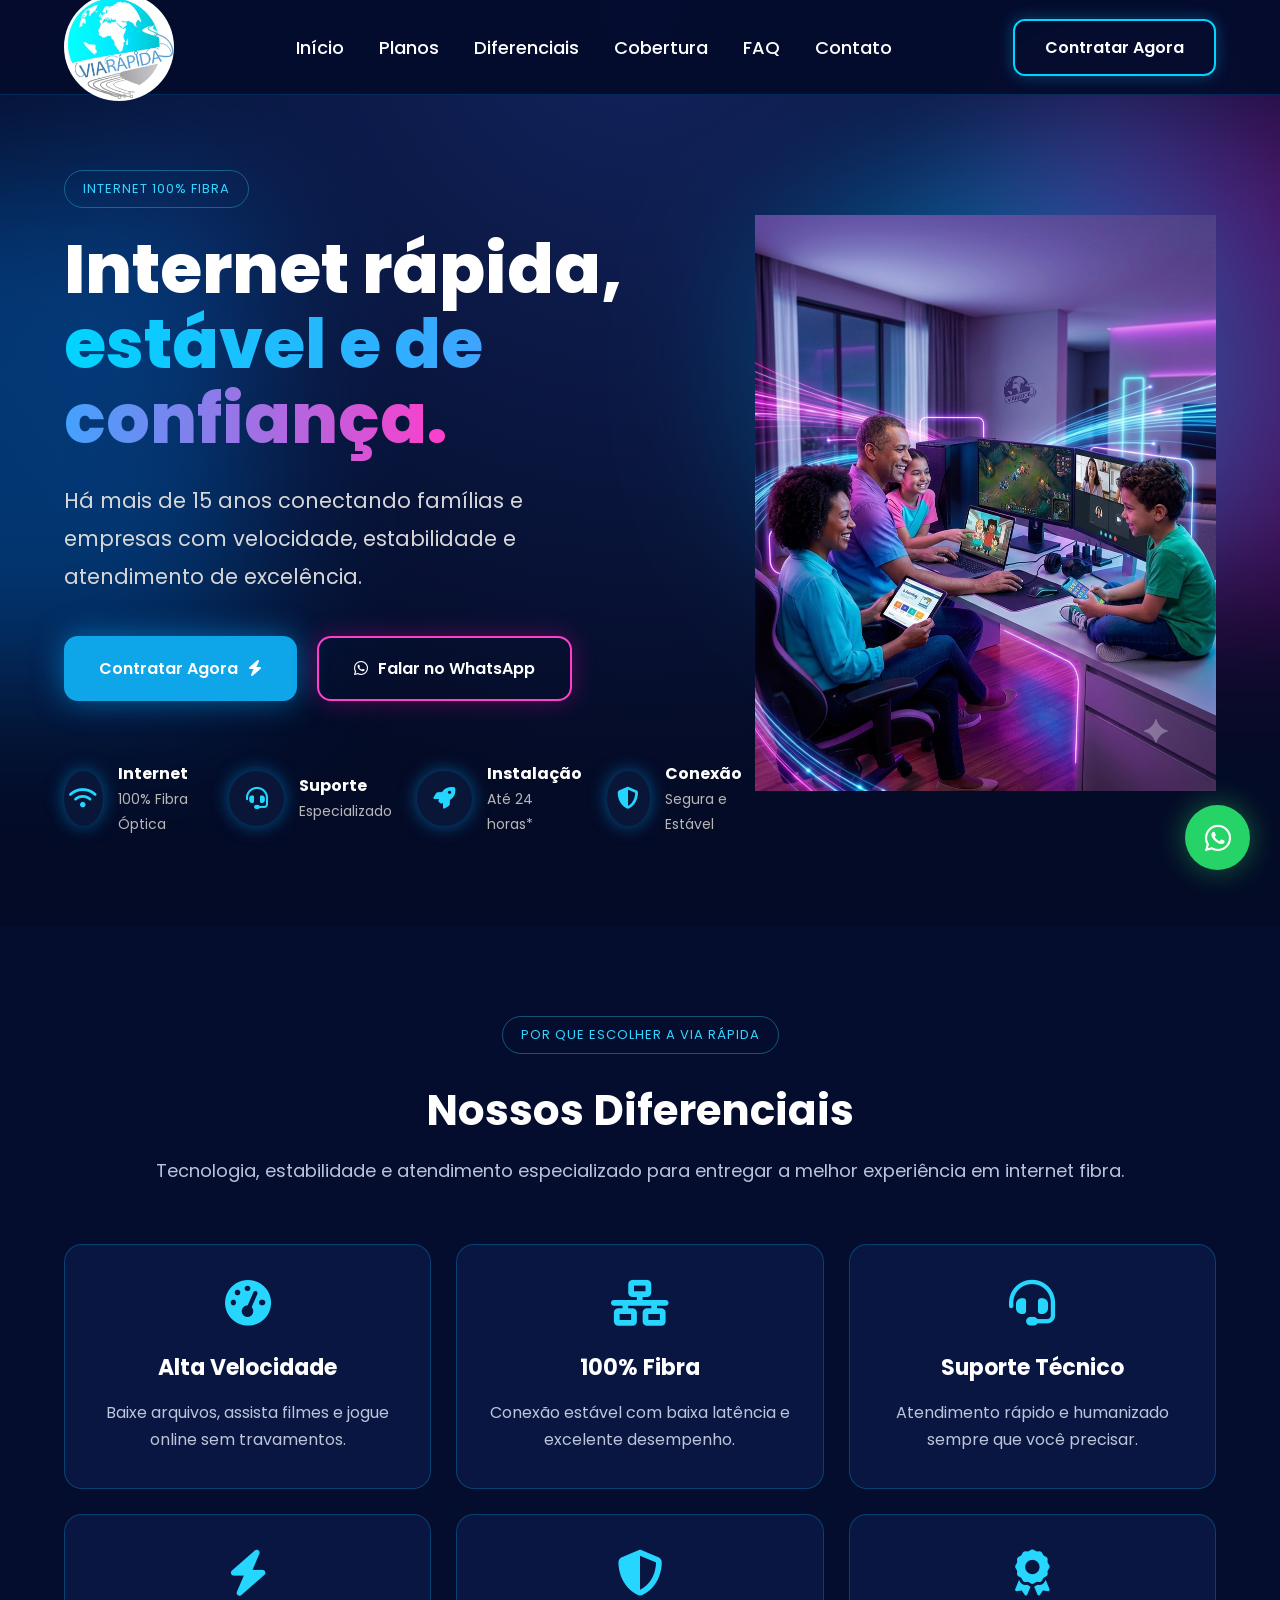
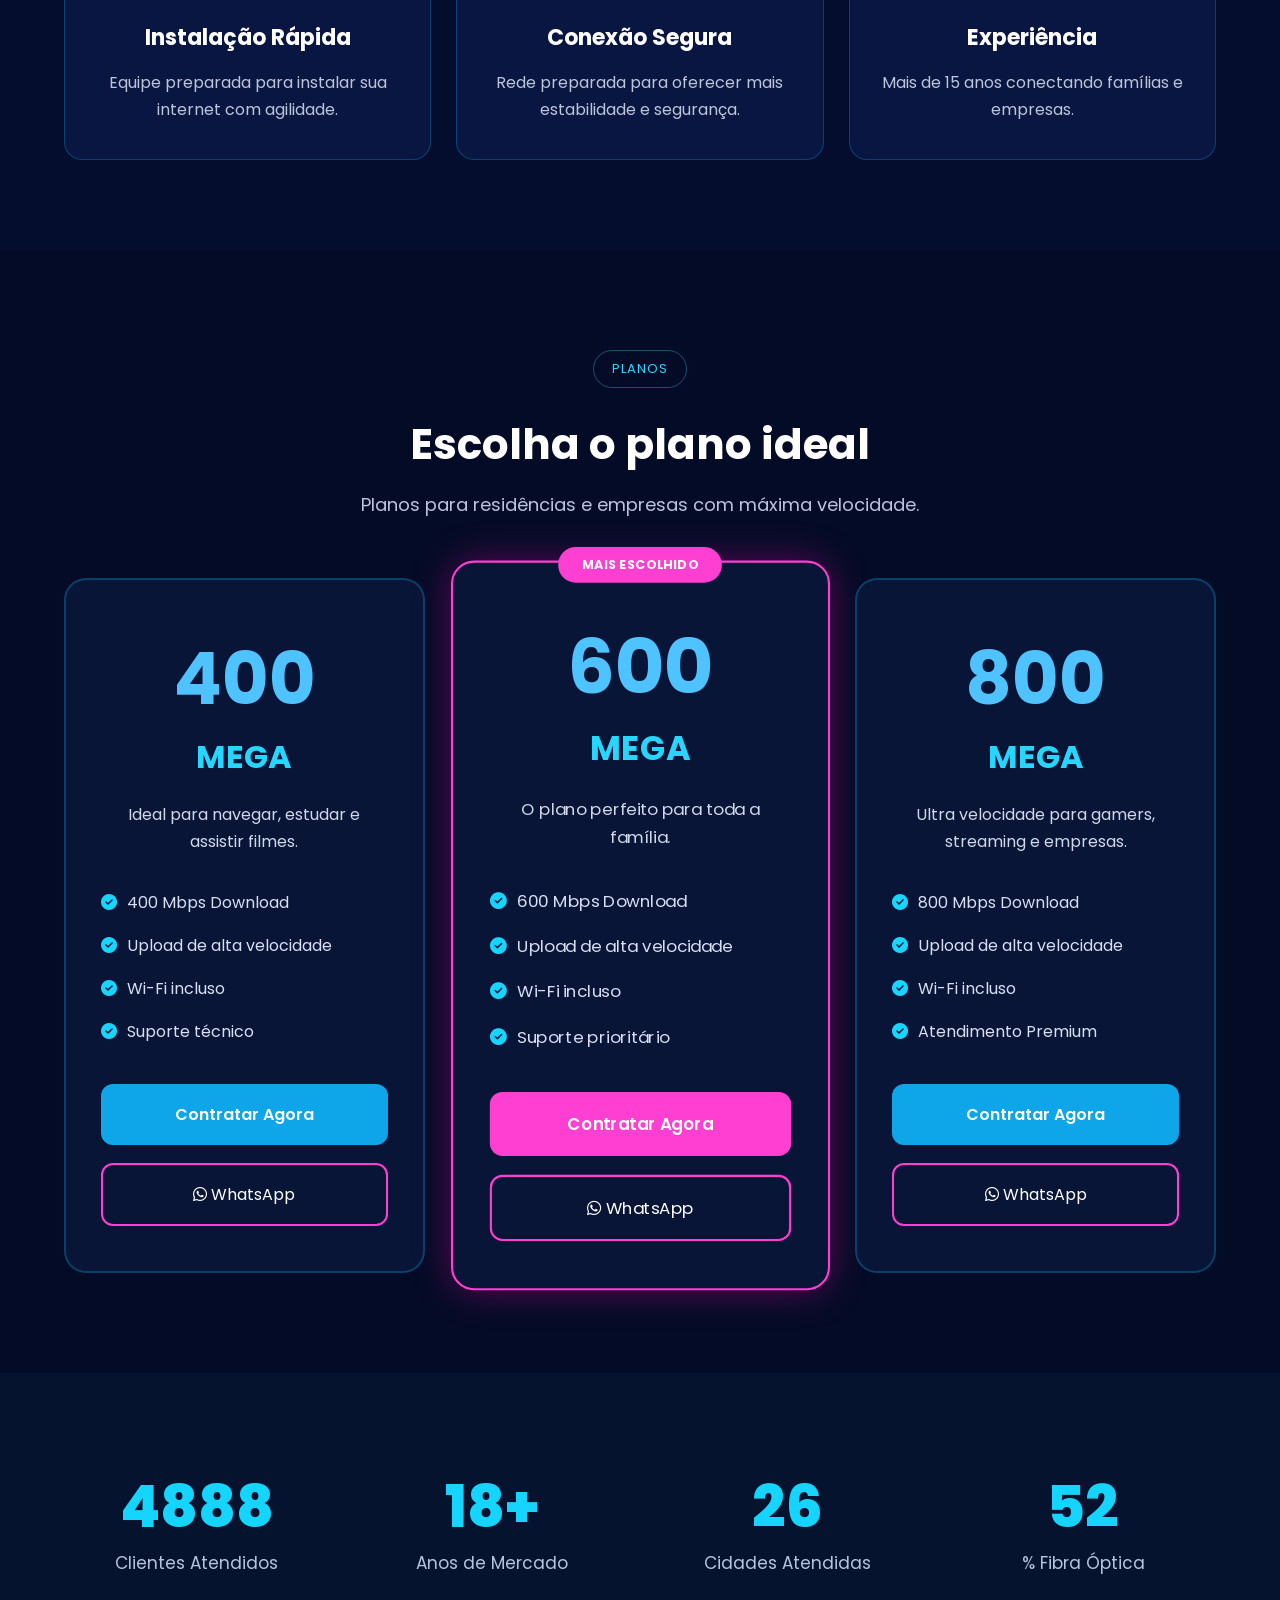
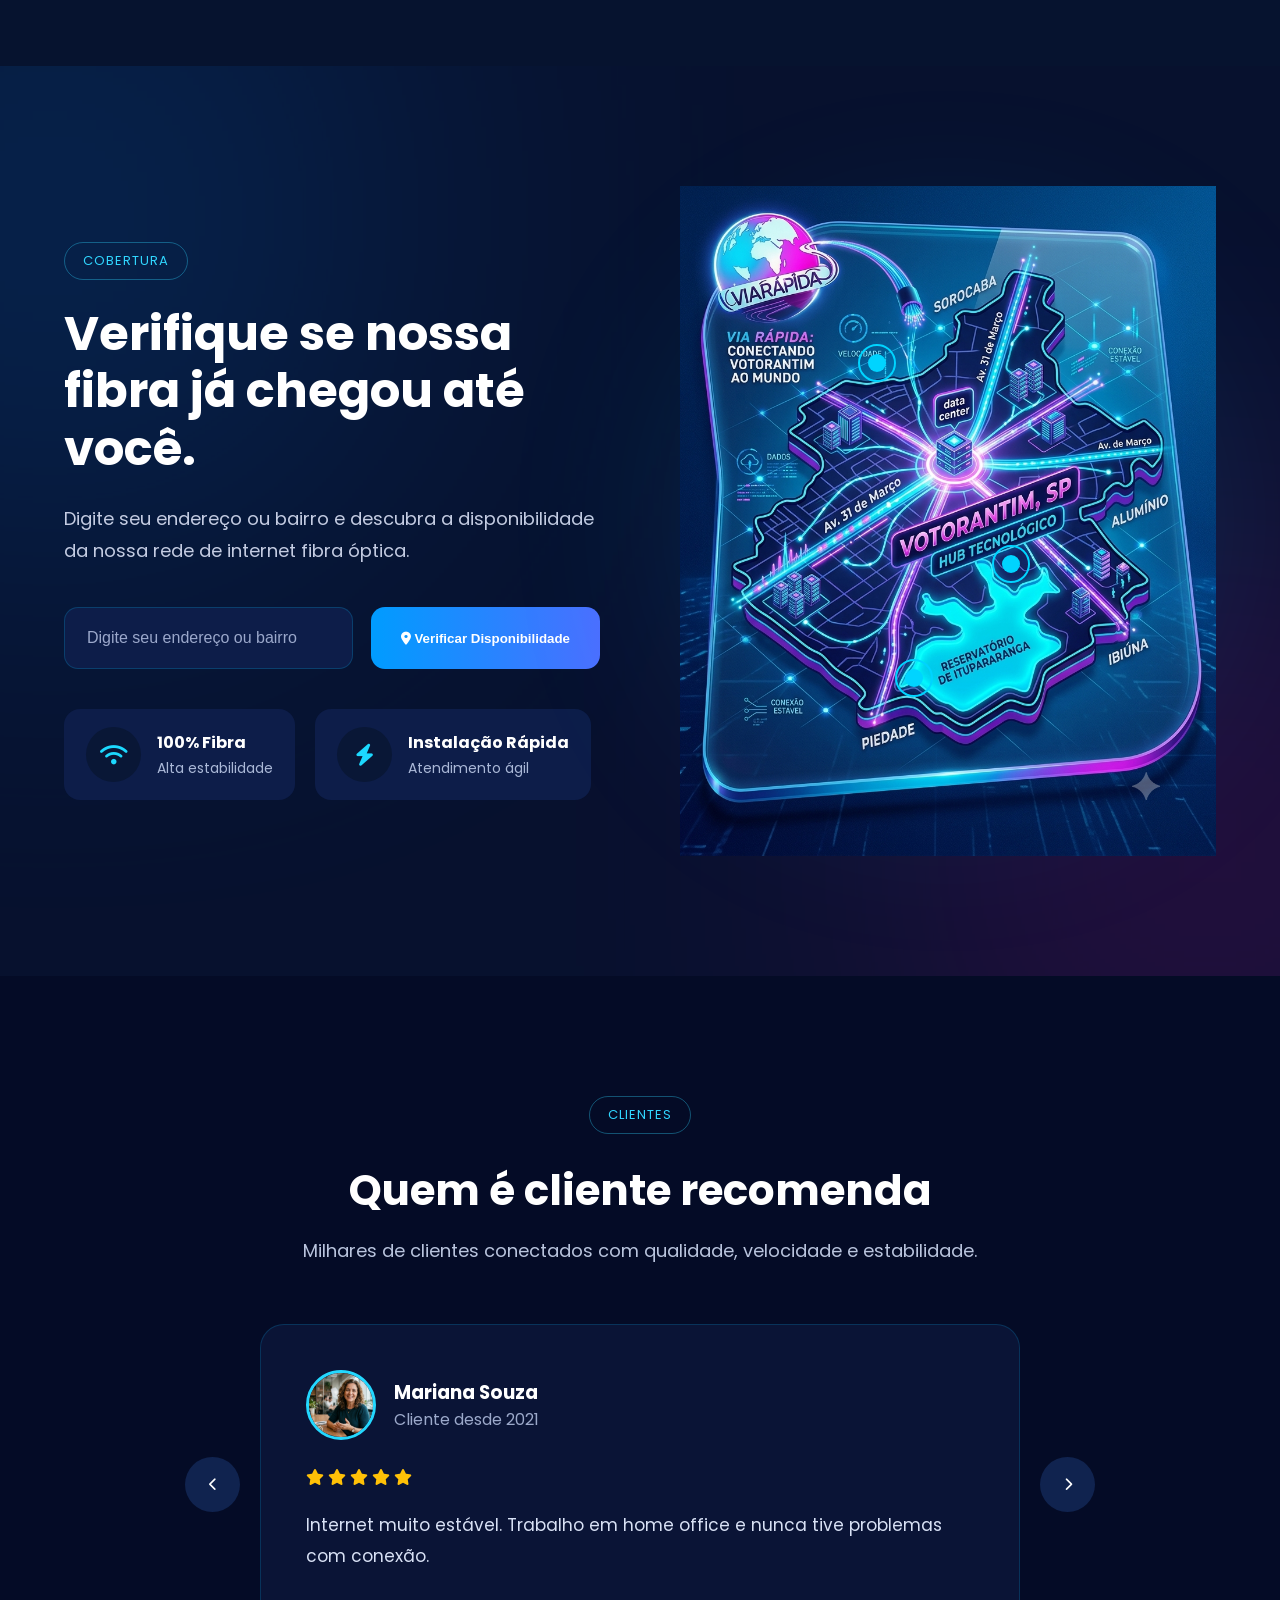
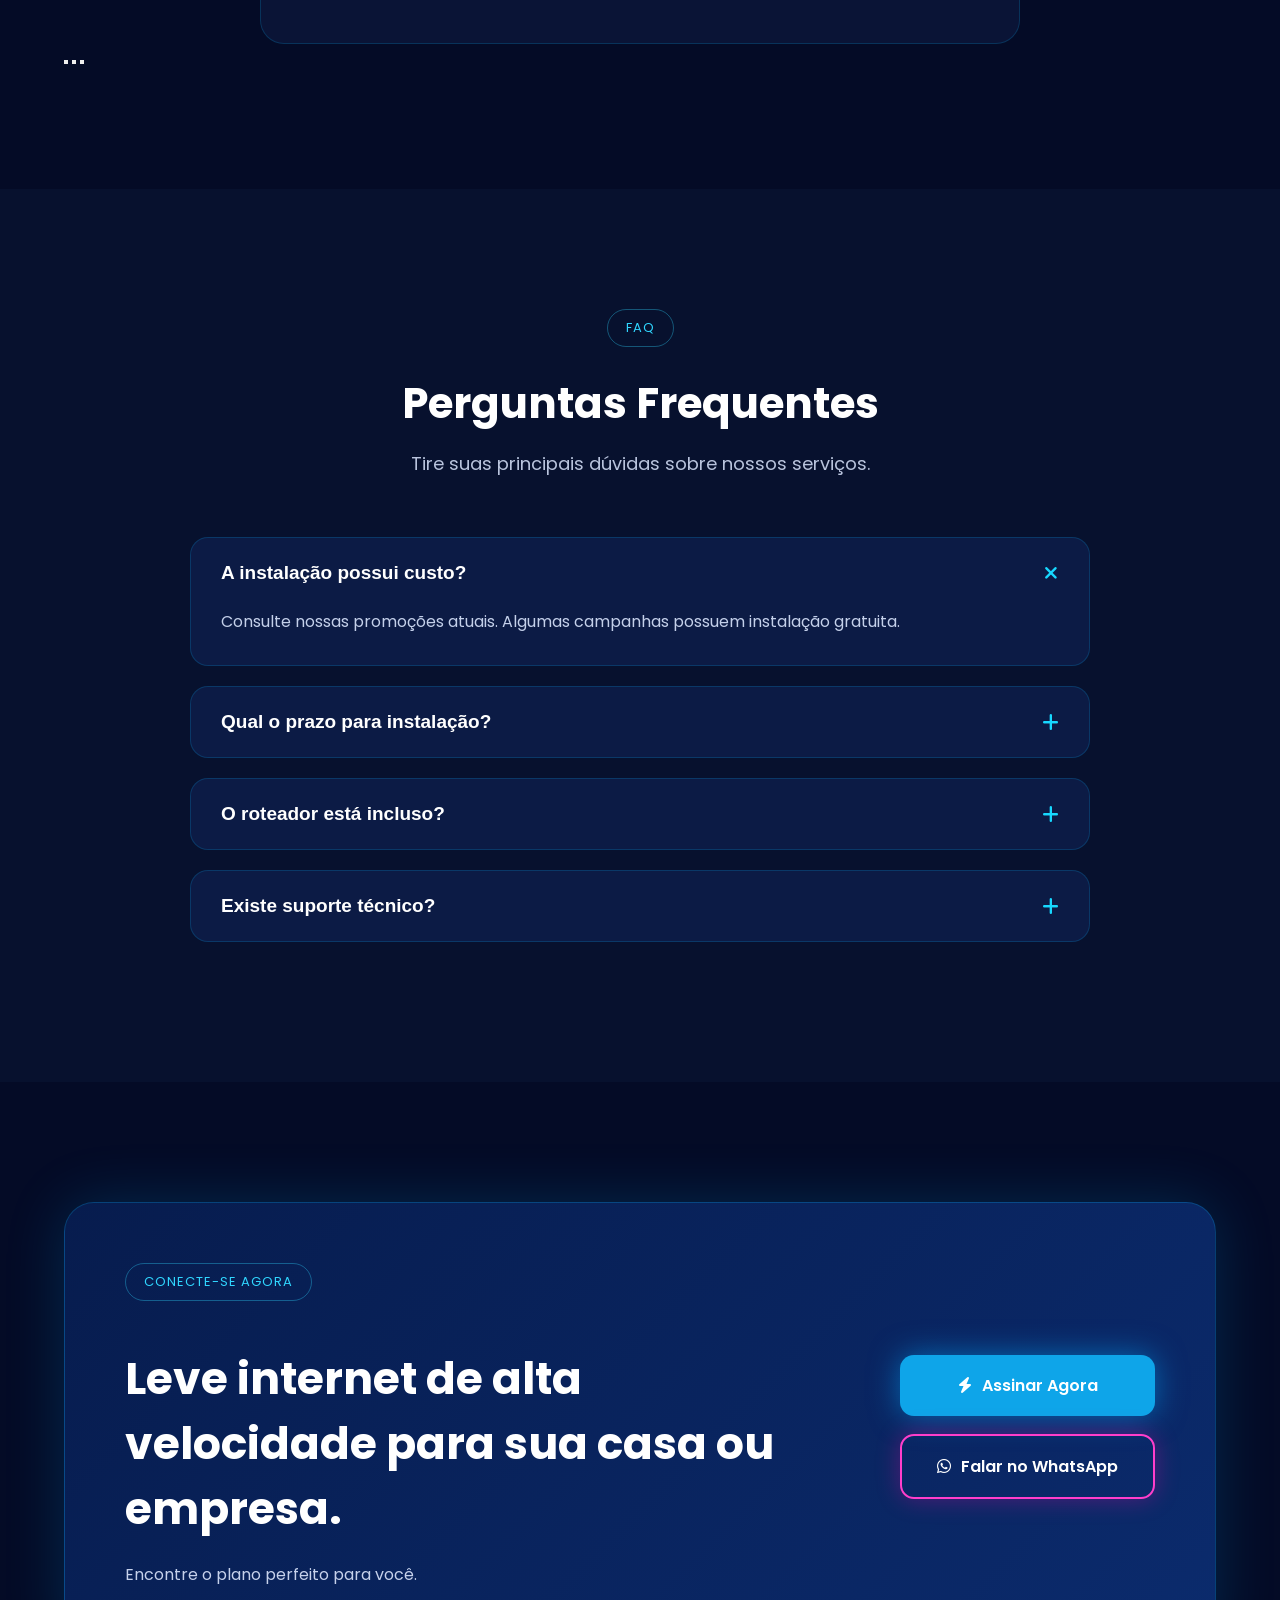
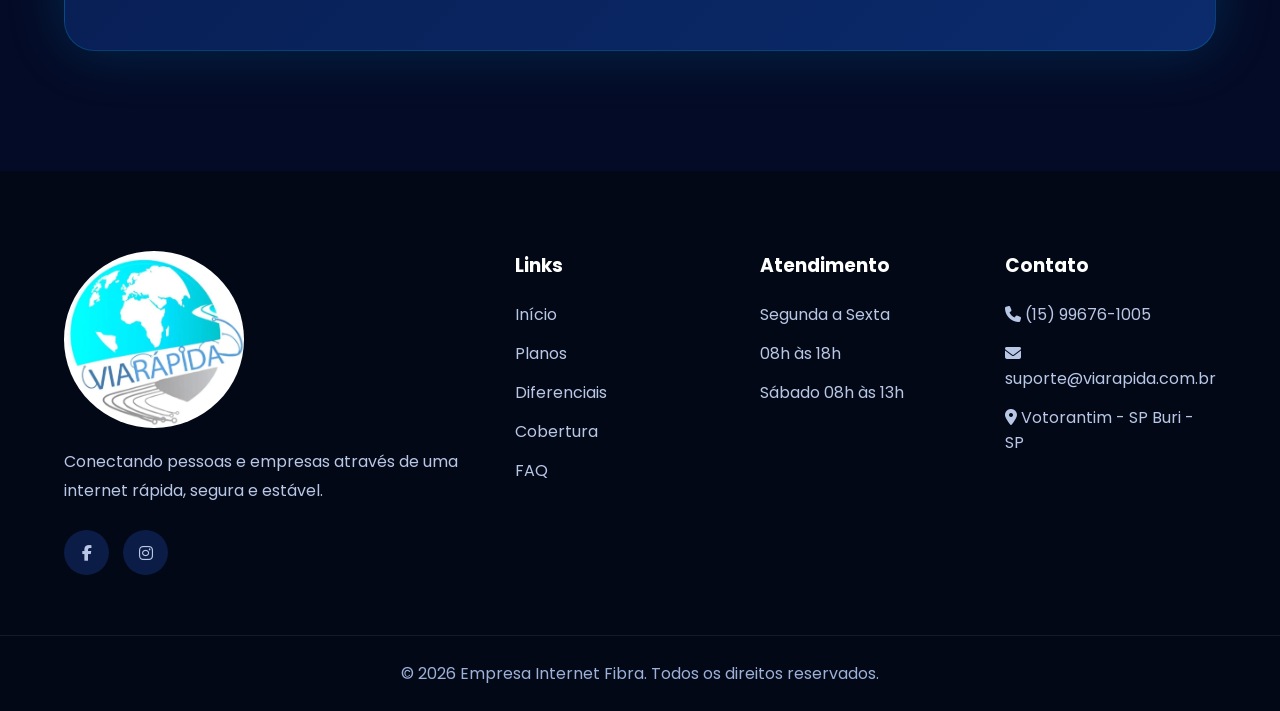
==== commit 2a92c044: "Add files via upload" ====
--- a/index.html
+++ b/index.html
@@ -91,7 +91,7 @@
           </ul>
         </nav>
 
-        <a href="#planos" class="btn-header"> Contratar Agora </a>
+        <a href="cadastro.html" class="btn-header"> Contratar Agora </a>
 
         <button class="menu-toggle" aria-label="Abrir Menu">
           <span></span>
@@ -129,14 +129,14 @@
             </p>
 
             <div class="hero-buttons">
-              <a href="#planos" class="btn-primary">
+              <a href="cadastro.html" class="btn-primary">
                 Contratar Agora
 
                 <i class="fa-solid fa-bolt"></i>
               </a>
 
               <a
-                href="https://wa.me/5500000000000"
+                href="https://wa.me/5515996761005"
                 class="btn-whatsapp"
                 target="_blank"
                 rel="noopener noreferrer"
@@ -362,14 +362,14 @@
 
                         </ul>
 
-                        <a href="#contato" class="plan-button">
+                        <a href="cadastro.html" class="plan-button">
 
                             Contratar Agora
 
                         </a>
 
                         <a
-                            href="https://wa.me/5500000000000"
+                            href="https://wa.me/5515996761005"
                             target="_blank"
                             rel="noopener noreferrer"
                             class="whatsapp-button">
@@ -414,14 +414,14 @@
 
                         </ul>
 
-                        <a href="#contato" class="plan-button pink">
+                        <a href="cadastro.html" class="plan-button pink">
 
                             Contratar Agora
 
                         </a>
 
                         <a
-                            href="https://wa.me/5500000000000"
+                            href="https://wa.me/5515996761005"
                             target="_blank"
                             rel="noopener noreferrer"
                             class="whatsapp-button">
@@ -460,14 +460,14 @@
 
                         </ul>
 
-                        <a href="#contato" class="plan-button">
+                        <a href="cadastro.html" class="plan-button">
 
                             Contratar Agora
 
                         </a>
 
                         <a
-                            href="https://wa.me/5500000000000"
+                            href="https://wa.me/5515996761005"
                             target="_blank"
                             rel="noopener noreferrer"
                             class="whatsapp-button">
@@ -1231,8 +1231,7 @@
 
                         <p>
 
-                            Solicite seu orçamento sem compromisso
-                            e encontre o plano perfeito para você.
+                            Encontre o plano perfeito para você.
 
                         </p>
 
@@ -1246,7 +1245,7 @@
 
 
                         <a
-                            href="#planos"
+                            href="cadastro.html"
                             class="btn-primary">
 
 
@@ -1263,7 +1262,7 @@
 
 
                         <a
-                            href="https://wa.me/5500000000000"
+                            href="https://wa.me/5515996761005"
                             class="btn-whatsapp"
                             target="_blank"
                             rel="noopener noreferrer">
@@ -1345,22 +1344,6 @@
                         <i class="fa-brands fa-instagram"></i>
 
                     </a>
-
-
-                    <a href="#" aria-label="LinkedIn">
-
-                        <i class="fa-brands fa-linkedin-in"></i>
-
-                    </a>
-
-
-                    <a href="#" aria-label="Youtube">
-
-                        <i class="fa-brands fa-youtube"></i>
-
-                    </a>
-
-
                 </div>
 
 
@@ -1459,7 +1442,7 @@
 
                     <li>
 
-                        Sábado 08h às 12h
+                        Sábado 08h às 13h
 
                     </li>
 
@@ -1491,7 +1474,7 @@
 
                         <i class="fa-solid fa-phone"></i>
 
-                        (14) 99999-9999
+                        (15) 99676-1005
 
                     </li>
 
@@ -1501,7 +1484,7 @@
 
                         <i class="fa-solid fa-envelope"></i>
 
-                        contato@empresa.com.br
+                        suporte@viarapida.com.br
 
                     </li>
 
@@ -1511,7 +1494,8 @@
 
                         <i class="fa-solid fa-location-dot"></i>
 
-                        Botucatu - SP
+                        Votorantim - SP
+                        Buri - SP
 
                     </li>
 
@@ -1553,7 +1537,7 @@
 
 
     <a
-        href="https://wa.me/5500000000000"
+        href="https://wa.me/5515996761005"
         class="floating-whatsapp"
         target="_blank"
         rel="noopener noreferrer"
